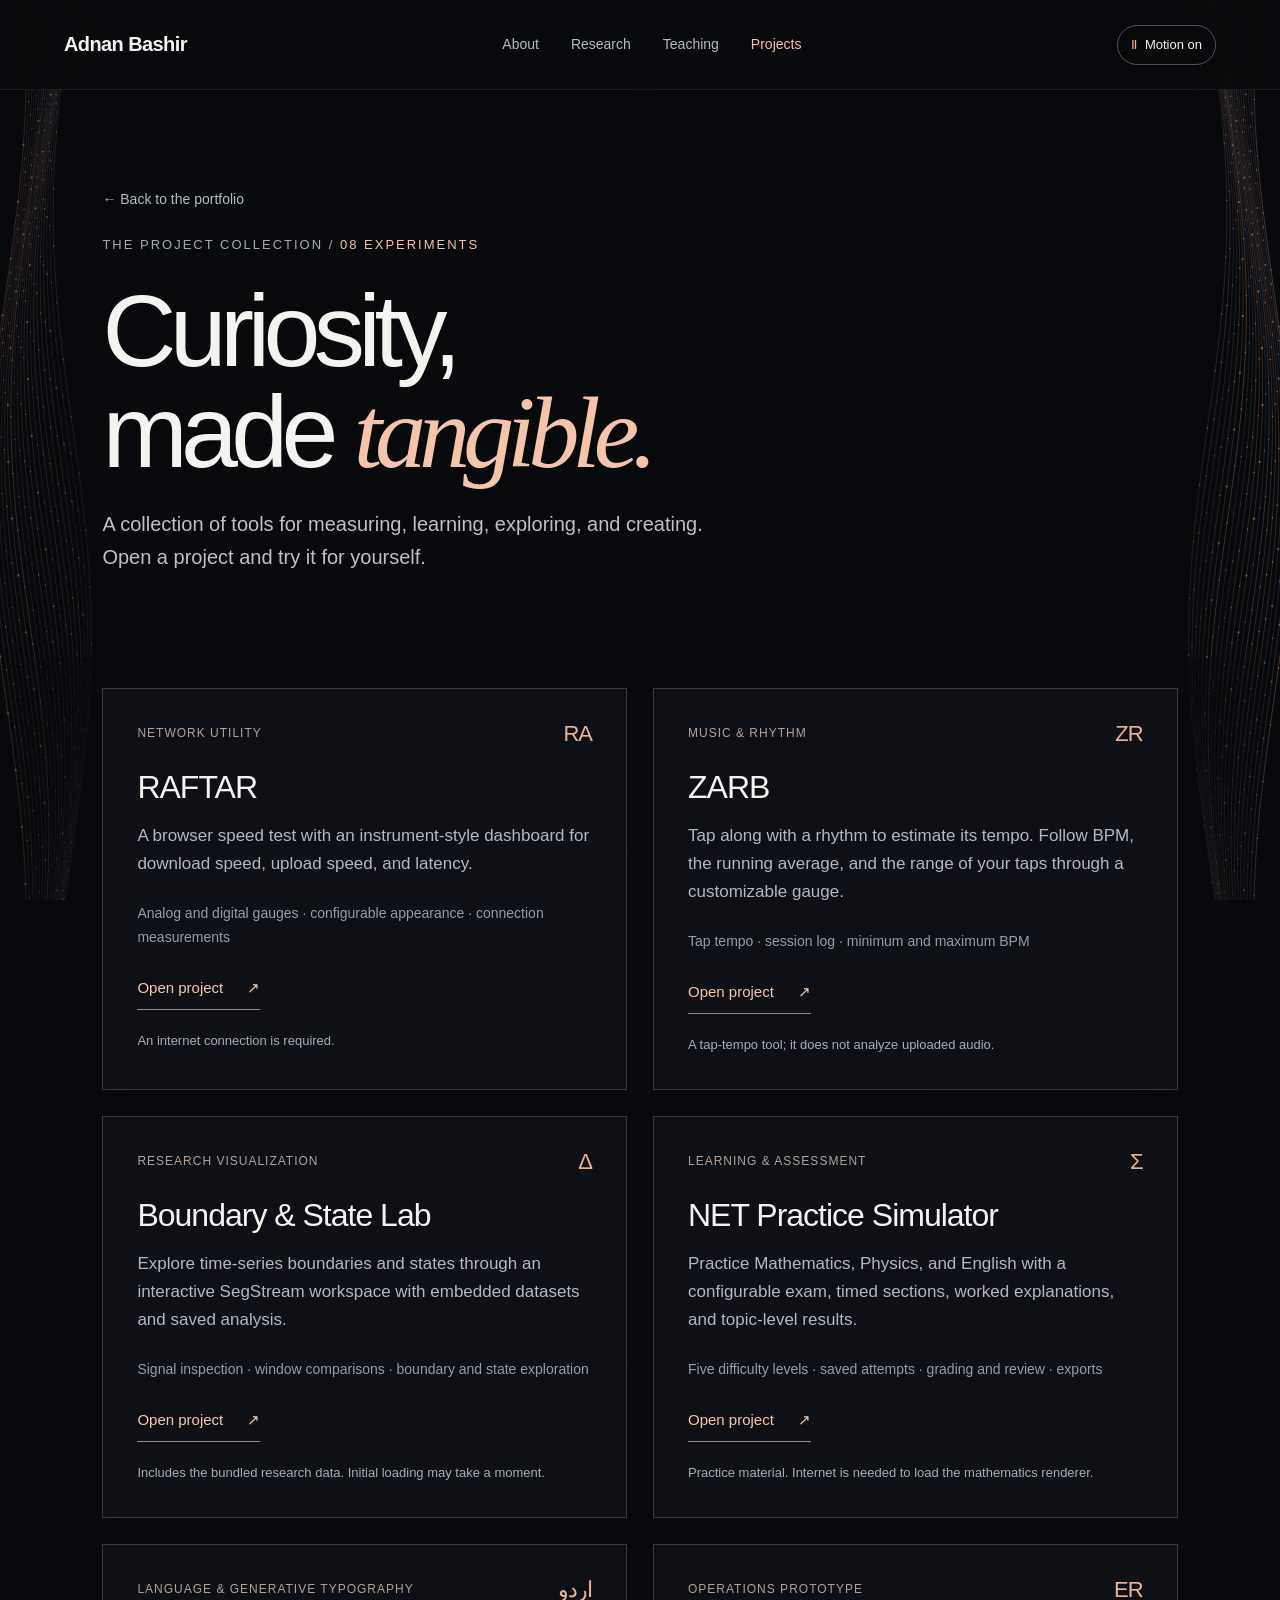
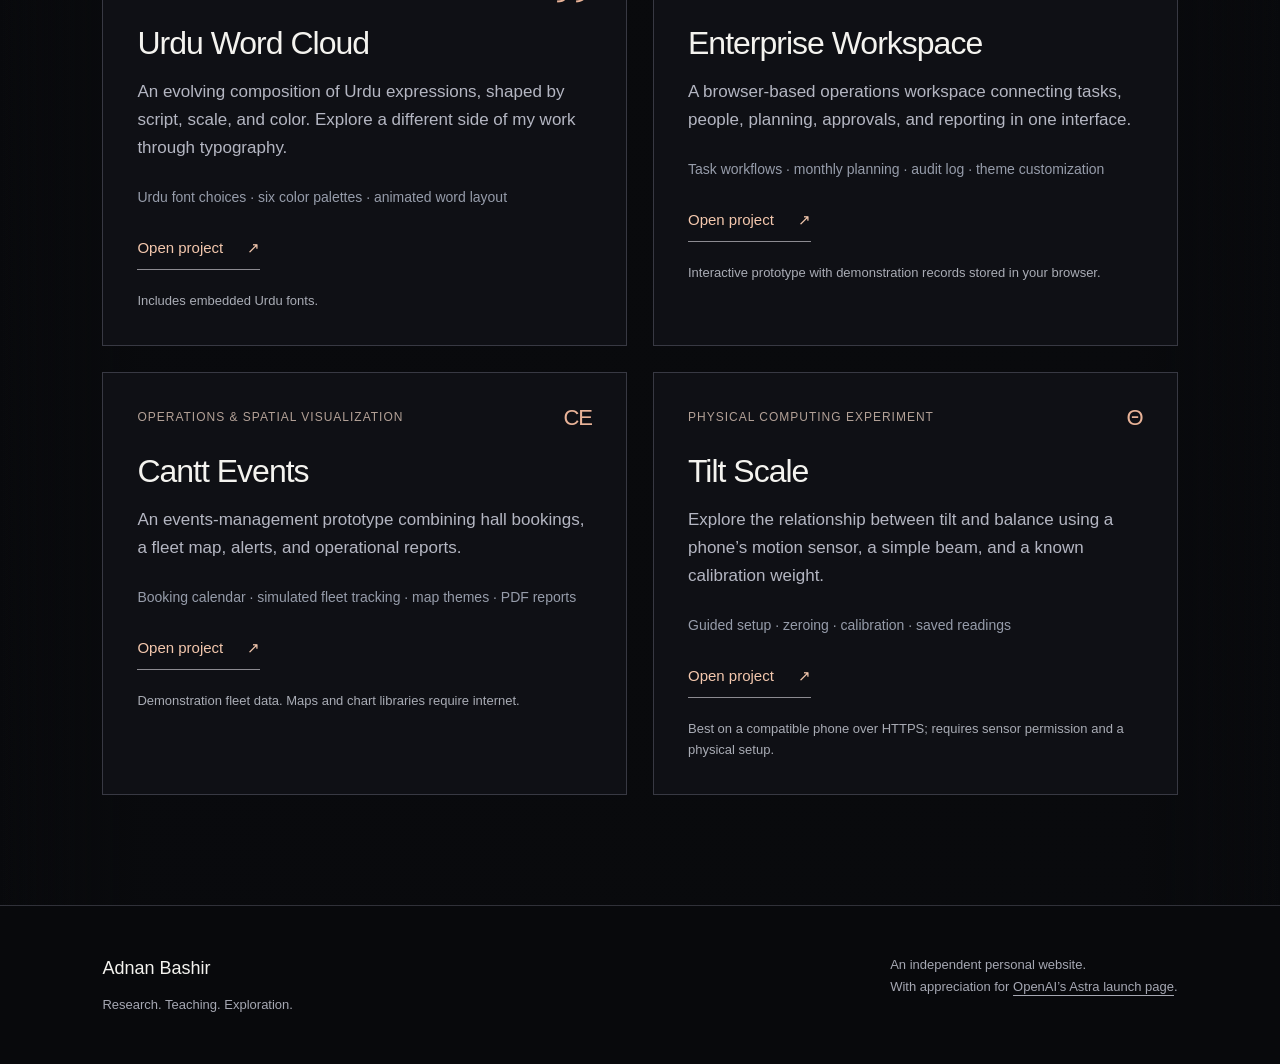
==== projects.html @ ae1a03ff "Initial upload" ====
<!doctype html>
<html lang="en"><head><meta charset="utf-8"><meta name="viewport" content="width=device-width, initial-scale=1"><meta name="description" content="Adnan Bashir — AI and time-series researcher, cybersecurity educator, and PhD candidate. Teaching and research at the intersection of intelligence, security, and visual exploration."><meta name="theme-color" content="#090a0d"><title>Projects — Adnan Bashir</title>
<link rel="stylesheet" href="portfolio.css"></head><body class="page-projects"><canvas id="field" aria-hidden="true"></canvas><a class="skip" href="#project-list">Skip to projects</a><header><a class="brand" href="index.html">Adnan Bashir</a><nav aria-label="Main navigation"><a href="index.html#about">About</a><a href="index.html#research">Research</a><a href="index.html#teaching">Teaching</a><a href="projects.html" aria-current="page">Projects</a></nav><button class="motion" id="motion" aria-pressed="true" aria-label="Pause signal motion">Motion on</button></header><main><section class="projects-intro"><a class="back-link" href="index.html">← Back to the portfolio</a><div class="eyebrow">The project collection / <span class="project-count">08 experiments</span></div><h1>Curiosity,<br>made <em>tangible.</em></h1><p>A collection of tools for measuring, learning, exploring, and creating. Open a project and try it for yourself.</p></section><section class="section" id="project-list" aria-label="All projects"><div class="project-grid"><article class="project-card"><div class="project-meta"><span>Network utility</span><span class="project-mark" aria-hidden="true">RA</span></div><h3>RAFTAR</h3><p>A browser speed test with an instrument-style dashboard for download speed, upload speed, and latency.</p><p class="project-feature">Analog and digital gauges · configurable appearance · connection measurements</p><a class="text-link" href="apps/raftar/index.html" target="_blank" rel="noopener noreferrer" aria-label="Open RAFTAR in a new tab">Open project <span aria-hidden="true">↗</span></a><small>An internet connection is required.</small></article><article class="project-card"><div class="project-meta"><span>Music & rhythm</span><span class="project-mark" aria-hidden="true">ZR</span></div><h3>ZARB</h3><p>Tap along with a rhythm to estimate its tempo. Follow BPM, the running average, and the range of your taps through a customizable gauge.</p><p class="project-feature">Tap tempo · session log · minimum and maximum BPM</p><a class="text-link" href="apps/zarb/index.html" target="_blank" rel="noopener noreferrer" aria-label="Open ZARB in a new tab">Open project <span aria-hidden="true">↗</span></a><small>A tap-tempo tool; it does not analyze uploaded audio.</small></article><article class="project-card"><div class="project-meta"><span>Research visualization</span><span class="project-mark" aria-hidden="true">Δ</span></div><h3>Boundary & State Lab</h3><p>Explore time-series boundaries and states through an interactive SegStream workspace with embedded datasets and saved analysis.</p><p class="project-feature">Signal inspection · window comparisons · boundary and state exploration</p><a class="text-link" href="apps/segstream/index.html" target="_blank" rel="noopener noreferrer" aria-label="Open Boundary & State Lab in a new tab">Open project <span aria-hidden="true">↗</span></a><small>Includes the bundled research data. Initial loading may take a moment.</small></article><article class="project-card"><div class="project-meta"><span>Learning & assessment</span><span class="project-mark" aria-hidden="true">Σ</span></div><h3>NET Practice Simulator</h3><p>Practice Mathematics, Physics, and English with a configurable exam, timed sections, worked explanations, and topic-level results.</p><p class="project-feature">Five difficulty levels · saved attempts · grading and review · exports</p><a class="text-link" href="apps/net-simulator/index.html" target="_blank" rel="noopener noreferrer" aria-label="Open NET Practice Simulator in a new tab">Open project <span aria-hidden="true">↗</span></a><small>Practice material. Internet is needed to load the mathematics renderer.</small></article><article class="project-card"><div class="project-meta"><span>Language & generative typography</span><span class="project-mark" aria-hidden="true">اردو</span></div><h3>Urdu Word Cloud</h3><p>An evolving composition of Urdu expressions, shaped by script, scale, and color. Explore a different side of my work through typography.</p><p class="project-feature">Urdu font choices · six color palettes · animated word layout</p><a class="text-link" href="apps/urdu-cloud/index.html" target="_blank" rel="noopener noreferrer" aria-label="Open Urdu Word Cloud in a new tab">Open project <span aria-hidden="true">↗</span></a><small>Includes embedded Urdu fonts.</small></article><article class="project-card"><div class="project-meta"><span>Operations prototype</span><span class="project-mark" aria-hidden="true">ER</span></div><h3>Enterprise Workspace</h3><p>A browser-based operations workspace connecting tasks, people, planning, approvals, and reporting in one interface.</p><p class="project-feature">Task workflows · monthly planning · audit log · theme customization</p><a class="text-link" href="apps/erm/index.html" target="_blank" rel="noopener noreferrer" aria-label="Open Enterprise Workspace in a new tab">Open project <span aria-hidden="true">↗</span></a><small>Interactive prototype with demonstration records stored in your browser.</small></article><article class="project-card"><div class="project-meta"><span>Operations & spatial visualization</span><span class="project-mark" aria-hidden="true">CE</span></div><h3>Cantt Events</h3><p>An events-management prototype combining hall bookings, a fleet map, alerts, and operational reports.</p><p class="project-feature">Booking calendar · simulated fleet tracking · map themes · PDF reports</p><a class="text-link" href="apps/cantt-events/index.html" target="_blank" rel="noopener noreferrer" aria-label="Open Cantt Events in a new tab">Open project <span aria-hidden="true">↗</span></a><small>Demonstration fleet data. Maps and chart libraries require internet.</small></article><article class="project-card"><div class="project-meta"><span>Physical computing experiment</span><span class="project-mark" aria-hidden="true">θ</span></div><h3>Tilt Scale</h3><p>Explore the relationship between tilt and balance using a phone’s motion sensor, a simple beam, and a known calibration weight.</p><p class="project-feature">Guided setup · zeroing · calibration · saved readings</p><a class="text-link" href="apps/tilt-scale/index.html" target="_blank" rel="noopener noreferrer" aria-label="Open Tilt Scale in a new tab">Open project <span aria-hidden="true">↗</span></a><small>Best on a compatible phone over HTTPS; requires sensor permission and a physical setup.</small></article></div></section></main><footer><div><div class="footer-name">Adnan Bashir</div><p>Research. Teaching. Exploration.</p></div><div><p>An independent personal website.</p><p>With appreciation for <a href="https://openai.com/index/gpt-6-astra/" target="_blank" rel="noopener noreferrer">OpenAI’s Astra launch page</a>.</p></div></footer>
<script src="signal.js" defer></script></body></html>
---- portfolio.css ----
:root{--bg:#090a0d;--fg:#f4f3ef;--muted:#a6a8b3;--line:#303139;--accent:#fba981}*{box-sizing:border-box}html{scroll-behavior:smooth;scroll-padding-top:100px}body{margin:0;background:var(--bg);color:var(--fg);font:17px/1.65 Arial,Helvetica,sans-serif}a{color:inherit;text-decoration:none}button{font:inherit}a:focus-visible,button:focus-visible,summary:focus-visible{outline:2px solid var(--accent);outline-offset:7px}.skip{position:fixed;top:-100px;background:var(--fg);color:var(--bg);padding:12px;z-index:10}.skip:focus{top:10px}header{height:90px;padding:0 5vw;display:flex;align-items:center;justify-content:space-between;border-bottom:1px solid #ffffff15;background:#090a0de8;position:sticky;top:0;z-index:5;backdrop-filter:blur(18px)}.brand{font-size:20px;letter-spacing:-.6px;font-weight:600}nav{display:flex;gap:32px;font-size:14px}nav a{color:#b8bac2}nav a:hover,nav a.active{color:var(--fg)}main{overflow:hidden}.hero{position:relative;min-height:760px;height:calc(100svh - 90px);max-height:1080px;display:flex;flex-direction:column;justify-content:center;padding:70px 8vw 120px}.hero canvas{position:absolute;inset:0;width:100%;height:100%;opacity:.8;pointer-events:none}.hero:after{content:'';position:absolute;inset:0;background:linear-gradient(90deg,#090a0dd9,transparent 85%);pointer-events:none}.hero-content,.hero-bottom{position:relative;z-index:1}.eyebrow{font:13px/1.5 Arial,sans-serif;letter-spacing:2px;text-transform:uppercase;color:var(--muted)}h1{font-size:clamp(64px,8.7vw,142px);font-weight:400;line-height:.99;letter-spacing:-.065em;margin:30px 0}h1 em{font-family:Georgia,serif;font-weight:400;color:#f4c4ad;letter-spacing:-.07em}.intro{max-width:460px;color:#c3c4cb;font-size:19px;line-height:1.65}.hero-bottom{position:absolute;bottom:42px;left:8vw;right:8vw;display:flex;justify-content:space-between;align-items:center}.text-link{display:inline-flex;gap:24px;align-items:center;border-bottom:1px solid #8c8b91;padding-bottom:8px;font-size:15px}.motion{border:1px solid #52515a;background:#090a0d88;color:var(--fg);padding:8px 15px;border-radius:24px;font-size:13px;cursor:pointer}.section{padding:110px 8vw;border-top:1px solid var(--line)}.section-head{display:grid;grid-template-columns:1fr 2fr;gap:30px;margin-bottom:64px}h2{font-size:clamp(36px,4.7vw,74px);line-height:1.1;font-weight:400;letter-spacing:-.045em;margin:0}p{margin:0 0 24px}.about-copy{font-size:clamp(22px,2.5vw,36px);line-height:1.45;letter-spacing:-.025em}.about-copy span{color:var(--muted)}.bio-grid{display:grid;grid-template-columns:1fr 2fr;gap:30px}.credentials{display:flex;gap:44px;margin-top:40px;font-size:14px;color:#aaaeba}.credentials strong{display:block;font-size:16px;color:var(--fg);font-weight:400}.research-list{border-top:1px solid var(--line)}details{border-bottom:1px solid var(--line)}summary{cursor:pointer;list-style:none;display:grid;grid-template-columns:75px 1fr auto;align-items:center;gap:24px;padding:34px 0}summary::-webkit-details-marker{display:none}.number{font-size:13px;color:var(--muted)}summary h3{font-size:clamp(28px,3.5vw,48px);line-height:1.2;font-weight:400;letter-spacing:-.04em;margin:0}summary small{font-size:14px;font-weight:400;letter-spacing:0;color:var(--muted);display:block;margin-top:12px}.plus{font-size:28px;font-weight:300;color:var(--accent)}details[open] .plus{transform:rotate(45deg)}.detail{max-width:840px;padding:0 0 35px 99px;color:#c3c4cb}.detail p{max-width:680px}.tags{display:flex;flex-wrap:wrap;gap:9px}.tags span{border:1px solid #44454e;border-radius:20px;padding:5px 12px;font-size:12px}.teaching{background:#efefeb;color:#15161a}.teaching .eyebrow{color:#62646b}.teaching-intro{max-width:650px;font-size:22px;line-height:1.55}.courses{display:grid;grid-template-columns:1fr 1fr;gap:24px;margin-top:56px}.course{border-top:1px solid #a3a4a6;padding-top:24px}.course h3{font-weight:400;font-size:36px;letter-spacing:-1.5px;line-height:1.15;margin:35px 0 22px}.course p{max-width:470px;color:#53565d}.course details{border-color:#b7b8ba}.course summary{display:flex;justify-content:space-between;padding:17px 0;font-size:14px}.course .plus{color:#555}.course .detail{padding:5px 0 22px;color:#53565d;font-size:16px}.course ol{padding-left:24px}.lab{display:grid;grid-template-columns:1.15fr 1fr;gap:8vw;align-items:center}.lab h2{margin:25px 0}.lab p{color:#b2b5c0}.signal{height:320px;border-top:1px solid var(--line);border-bottom:1px solid var(--line);position:relative}.signal canvas{width:100%;height:100%}.signal-label{position:absolute;bottom:15px;left:0;font-size:12px;color:var(--muted)}footer{padding:48px 8vw;border-top:1px solid var(--line);display:flex;justify-content:space-between;gap:24px;font-size:13px;color:var(--muted)}footer p{margin:0}footer a{text-decoration:underline;text-underline-offset:4px}.footer-name{color:var(--fg);font-size:18px;margin-bottom:10px} @media(max-width:720px){header{height:auto;min-height:82px;padding:18px 6vw;gap:15px;flex-wrap:wrap}nav{gap:19px;font-size:13px}.hero{height:760px;min-height:680px;padding:60px 6vw 130px}h1{font-size:clamp(58px,12.5vw,90px)}.hero-bottom{left:6vw;right:6vw}.section{padding:70px 6vw}.section-head,.bio-grid,.lab{grid-template-columns:1fr;gap:25px}.section-head{margin-bottom:36px}.credentials{flex-direction:column;gap:20px}.courses{grid-template-columns:1fr;gap:45px}summary{grid-template-columns:28px 1fr 20px;gap:12px}.detail{padding-left:40px}.signal{height:240px}footer{flex-direction:column;padding:35px 6vw}.intro{font-size:17px;max-width:340px}}@media(prefers-reduced-motion:reduce){html{scroll-behavior:auto}}
/* Persistent signal stage: content remains above the interactive field. */
body{isolation:isolate}#field{position:fixed;inset:0;width:100%;height:100%;pointer-events:none;z-index:0}header,main,footer{position:relative;z-index:1}header{position:sticky;gap:24px}.hero:after{display:none}.hero-content{width:max-content;max-width:100%;text-shadow:0 2px 36px #090a0d}.hero .intro{background:linear-gradient(90deg,#090a0da6,transparent);border-radius:12px}.section{position:relative;background:linear-gradient(90deg,transparent,#090a0ded 11%,#090a0df5 89%,transparent)}.teaching{background:linear-gradient(90deg,#efefebd4,#efefeb 11%,#efefeb 89%,#efefebd4)}footer{background:#090a0de0}.motion{white-space:nowrap;font-size:13px;padding:8px 13px;min-height:40px}.motion:before{content:'Ⅱ';padding-right:8px;color:var(--accent)}.motion[aria-pressed=false]:before{content:'▷'}.signal-actions{display:flex;flex-direction:column;align-items:flex-end;gap:10px}.interaction-hint{font-size:12px;color:#b8a69c;letter-spacing:.3px}.ripple-button{border:0;color:#e8c6b5;background:transparent;padding:8px 0;cursor:pointer;font-size:14px;display:flex;gap:16px;align-items:center}.ripple-button:disabled{opacity:.45;cursor:default}.ripple-button span{font-size:23px}.bio-note{font-size:18px;color:#b7b9c3;margin-top:32px;max-width:750px}.research-notes{display:grid;grid-template-columns:1fr 1fr;gap:30px;margin:28px 0}.research-notes h4{font-size:14px;font-weight:400;color:var(--accent);margin:0 0 10px}.research-notes p{font-size:16px;color:#a8acb8;margin:0}.semester{font-size:14px;color:#555861;margin:0 0 18px}.course ol li{margin-bottom:9px}.course h3{font-size:clamp(30px,3.2vw,44px)}.signal{background:#090a0d55}nav a[aria-current=page]{color:#f4c4ad}.projects-intro{padding:95px 8vw 60px;position:relative}.projects-intro h1{font-size:clamp(60px,8vw,112px);margin:25px 0}.projects-intro p{max-width:650px;font-size:20px;color:#bfc0c8}.project-grid{display:grid;grid-template-columns:repeat(2,minmax(0,1fr));gap:26px}.project-card{position:relative;padding:34px;background:#101116e8;border:1px solid #383943;min-width:0;transition:border-color .2s,transform .2s}.project-card:hover{border-color:#bf8c74;transform:translateY(-4px)}.project-card h3{font-size:32px;line-height:1.15;font-weight:400;letter-spacing:-1px;margin:24px 0 16px}.project-card p{color:#b4b6c2;font-size:17px;max-width:540px}.project-card .text-link{color:#f3c7ad}.project-meta{display:flex;align-items:center;justify-content:space-between;gap:15px;color:#b3a197;font-size:12px;letter-spacing:1px;text-transform:uppercase}.project-feature{font-size:14px!important;color:#969caa!important;line-height:1.7}.project-mark{font-size:22px;color:#e9b398;line-height:1;letter-spacing:-1px}.section-intro{max-width:650px;color:#b6b9c4;font-size:19px;margin-bottom:42px}.projects-footer-link{margin-top:40px}.project-count{color:#f4c4ad}.page-projects main{background:linear-gradient(90deg,transparent,#090a0dd9 12%,#090a0de6 88%,transparent)}.page-projects .section{padding-top:30px;border-top:0}.back-link{font-size:14px;color:#b6b9c4;display:inline-block;margin-bottom:24px}.project-card small{display:block;color:#a9acb5;font-size:13px;margin-top:20px}.featured-projects .section-head{margin-bottom:30px}
@media(max-width:950px){header{padding:14px 5vw;gap:15px;min-height:85px;height:auto}.brand{font-size:18px}nav{gap:19px}.section-head{grid-template-columns:1fr 2.3fr}.hero-bottom{gap:20px}.interaction-hint{max-width:220px;text-align:right}.project-card{padding:26px}}
@media(max-width:720px){header{padding:13px 6vw;display:grid;grid-template-columns:1fr auto;row-gap:12px}nav{grid-column:1/-1;grid-row:2;justify-content:space-between;font-size:14px;gap:12px}.motion{grid-column:2;grid-row:1}.hero{height:calc(100svh - 122px);min-height:700px}.hero-bottom{align-items:flex-start;bottom:38px}.interaction-hint{font-size:12px;max-width:165px}.signal-actions{gap:4px}.ripple-button{font-size:13px}.section-head,.research-notes{grid-template-columns:1fr}.research-notes{gap:22px}.project-grid{grid-template-columns:1fr}.projects-intro{padding:65px 6vw 30px}.project-card:hover{transform:none}.page-projects .section{padding-top:20px}.bio-note{font-size:17px}.section{background:linear-gradient(90deg,transparent,#090a0df2 6%,#090a0df2 94%,transparent)}.teaching{background:linear-gradient(90deg,#efefebde,#efefeb 6%,#efefeb 94%,#efefebde)}}
@media(prefers-reduced-motion:reduce){.project-card{transition:none}.project-card:hover{transform:none}}
/* Leave the side fields visible beside the light teaching panel. */
.teaching{margin-inline:6vw;padding-inline:2vw;background:#efefeb}
@media(max-width:720px){.teaching{margin-inline:3vw;padding-inline:3vw}}
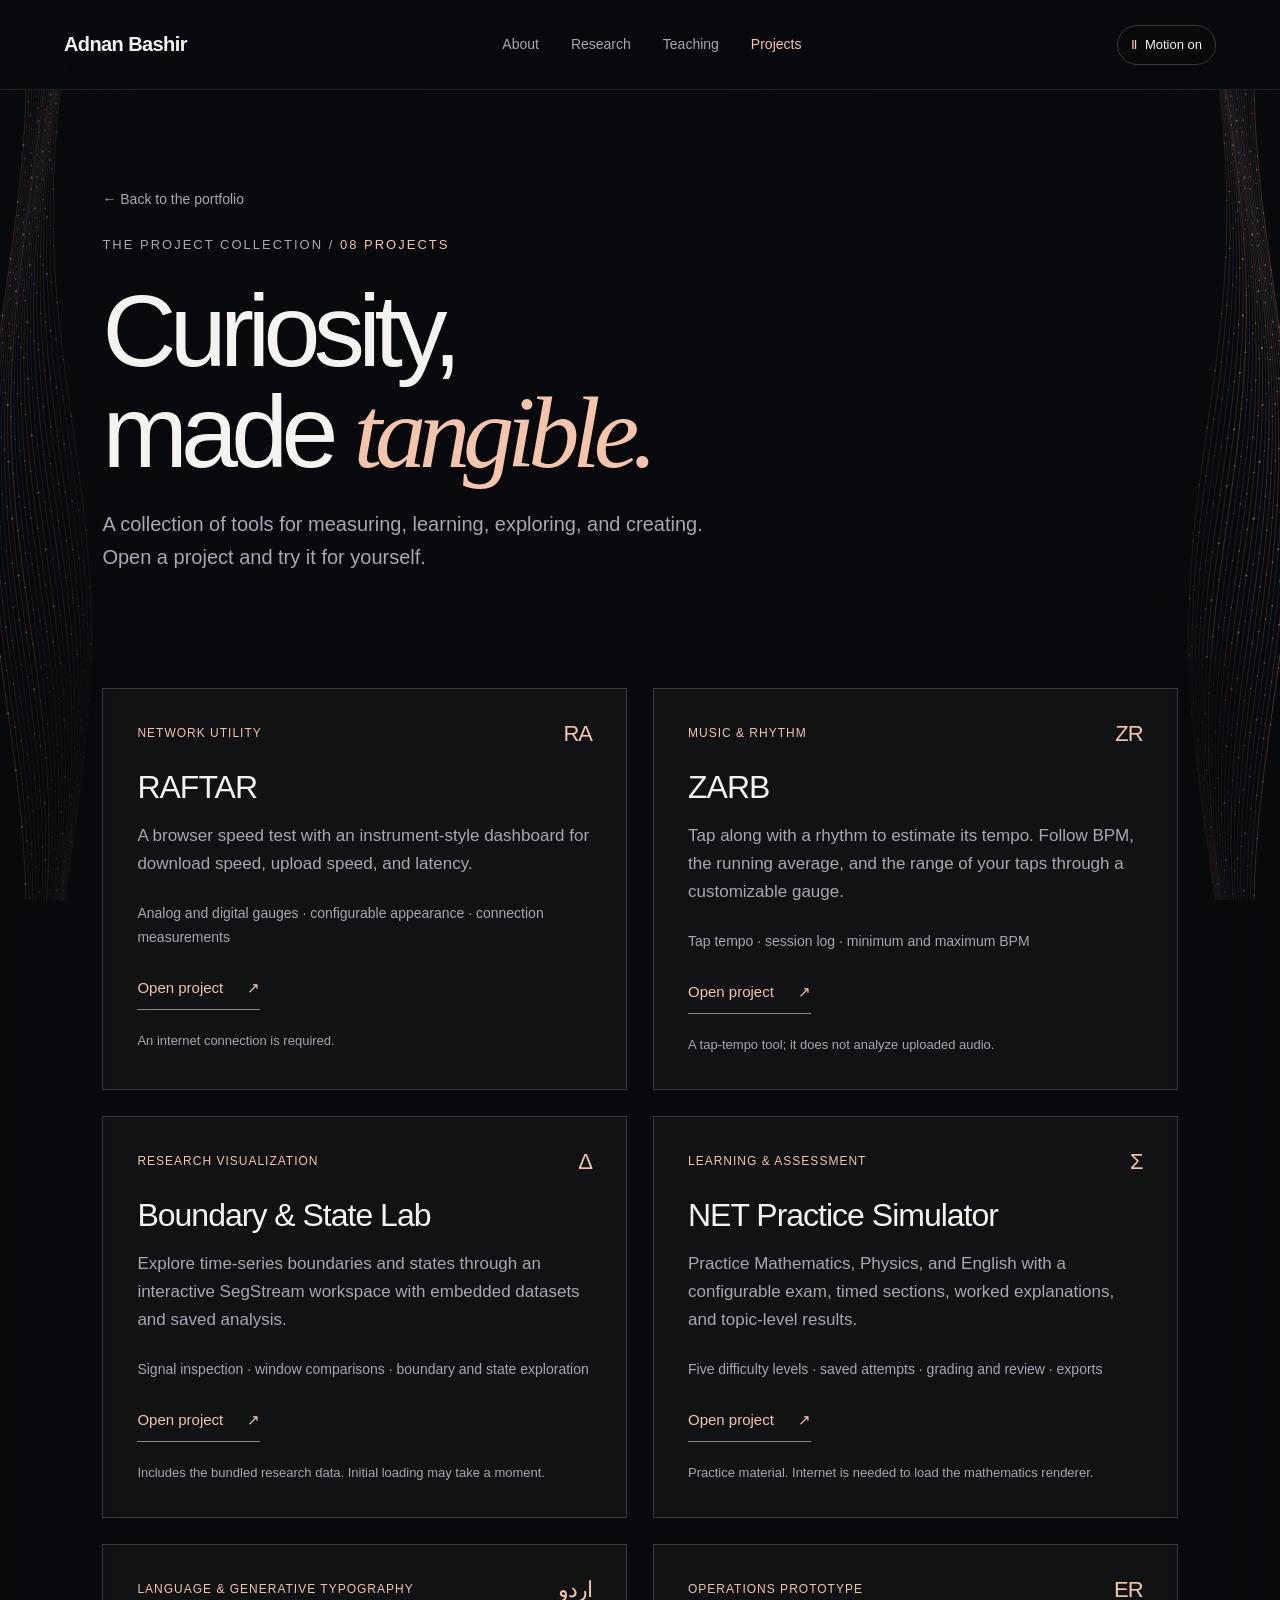
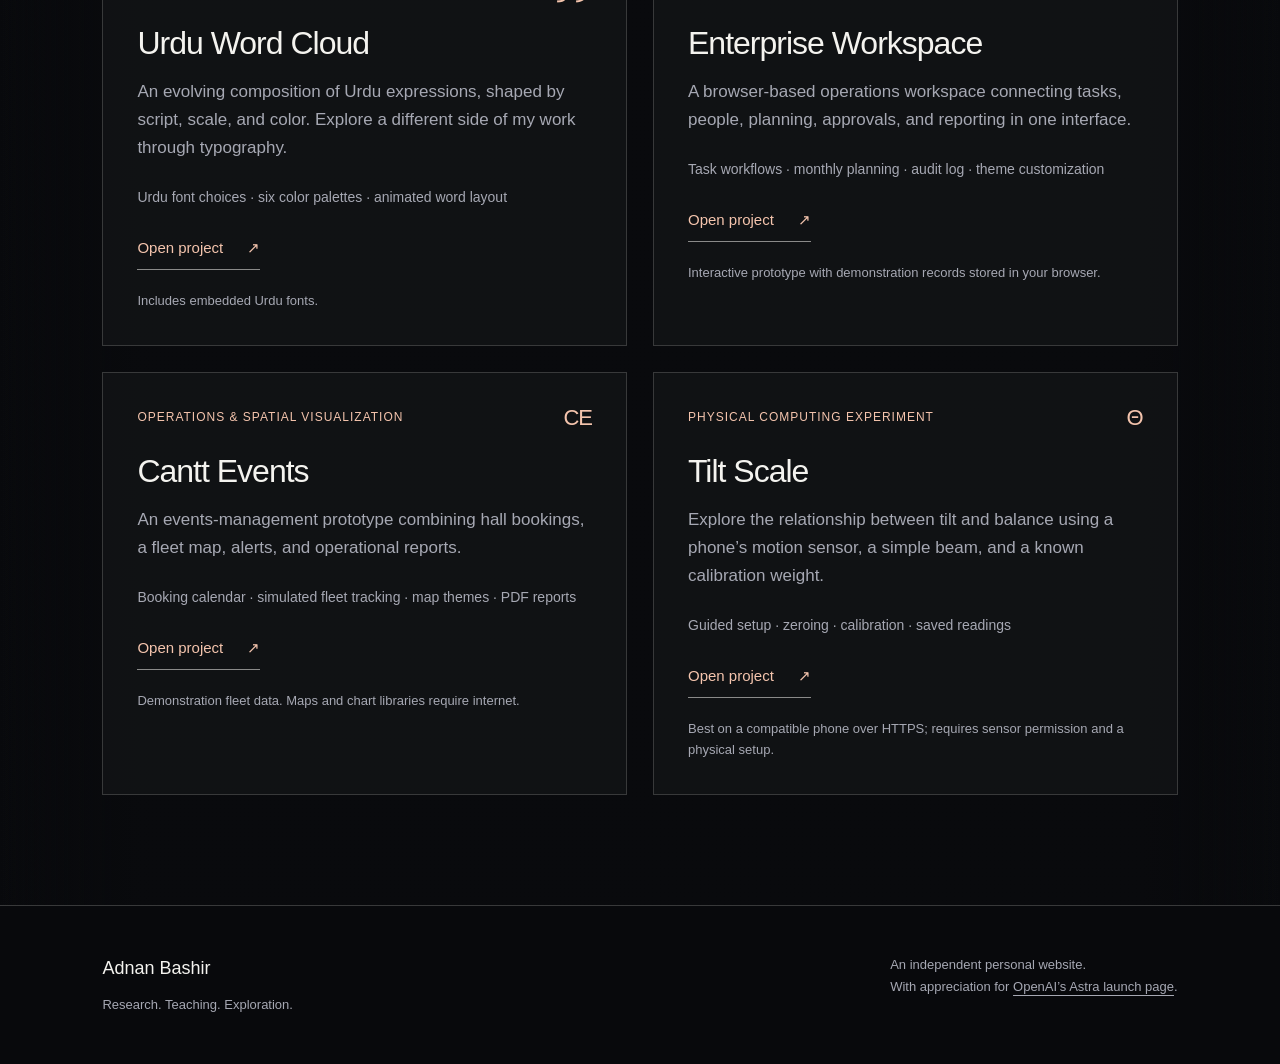
==== commit 1f449f5c: "Update repository" ====
--- a/projects.html
+++ b/projects.html
@@ -1,4 +1,176 @@
 <!doctype html>
-<html lang="en"><head><meta charset="utf-8"><meta name="viewport" content="width=device-width, initial-scale=1"><meta name="description" content="Adnan Bashir — AI and time-series researcher, cybersecurity educator, and PhD candidate. Teaching and research at the intersection of intelligence, security, and visual exploration."><meta name="theme-color" content="#090a0d"><title>Projects — Adnan Bashir</title>
-<link rel="stylesheet" href="portfolio.css"></head><body class="page-projects"><canvas id="field" aria-hidden="true"></canvas><a class="skip" href="#project-list">Skip to projects</a><header><a class="brand" href="index.html">Adnan Bashir</a><nav aria-label="Main navigation"><a href="index.html#about">About</a><a href="index.html#research">Research</a><a href="index.html#teaching">Teaching</a><a href="projects.html" aria-current="page">Projects</a></nav><button class="motion" id="motion" aria-pressed="true" aria-label="Pause signal motion">Motion on</button></header><main><section class="projects-intro"><a class="back-link" href="index.html">← Back to the portfolio</a><div class="eyebrow">The project collection / <span class="project-count">08 experiments</span></div><h1>Curiosity,<br>made <em>tangible.</em></h1><p>A collection of tools for measuring, learning, exploring, and creating. Open a project and try it for yourself.</p></section><section class="section" id="project-list" aria-label="All projects"><div class="project-grid"><article class="project-card"><div class="project-meta"><span>Network utility</span><span class="project-mark" aria-hidden="true">RA</span></div><h3>RAFTAR</h3><p>A browser speed test with an instrument-style dashboard for download speed, upload speed, and latency.</p><p class="project-feature">Analog and digital gauges · configurable appearance · connection measurements</p><a class="text-link" href="apps/raftar/index.html" target="_blank" rel="noopener noreferrer" aria-label="Open RAFTAR in a new tab">Open project <span aria-hidden="true">↗</span></a><small>An internet connection is required.</small></article><article class="project-card"><div class="project-meta"><span>Music & rhythm</span><span class="project-mark" aria-hidden="true">ZR</span></div><h3>ZARB</h3><p>Tap along with a rhythm to estimate its tempo. Follow BPM, the running average, and the range of your taps through a customizable gauge.</p><p class="project-feature">Tap tempo · session log · minimum and maximum BPM</p><a class="text-link" href="apps/zarb/index.html" target="_blank" rel="noopener noreferrer" aria-label="Open ZARB in a new tab">Open project <span aria-hidden="true">↗</span></a><small>A tap-tempo tool; it does not analyze uploaded audio.</small></article><article class="project-card"><div class="project-meta"><span>Research visualization</span><span class="project-mark" aria-hidden="true">Δ</span></div><h3>Boundary & State Lab</h3><p>Explore time-series boundaries and states through an interactive SegStream workspace with embedded datasets and saved analysis.</p><p class="project-feature">Signal inspection · window comparisons · boundary and state exploration</p><a class="text-link" href="apps/segstream/index.html" target="_blank" rel="noopener noreferrer" aria-label="Open Boundary & State Lab in a new tab">Open project <span aria-hidden="true">↗</span></a><small>Includes the bundled research data. Initial loading may take a moment.</small></article><article class="project-card"><div class="project-meta"><span>Learning & assessment</span><span class="project-mark" aria-hidden="true">Σ</span></div><h3>NET Practice Simulator</h3><p>Practice Mathematics, Physics, and English with a configurable exam, timed sections, worked explanations, and topic-level results.</p><p class="project-feature">Five difficulty levels · saved attempts · grading and review · exports</p><a class="text-link" href="apps/net-simulator/index.html" target="_blank" rel="noopener noreferrer" aria-label="Open NET Practice Simulator in a new tab">Open project <span aria-hidden="true">↗</span></a><small>Practice material. Internet is needed to load the mathematics renderer.</small></article><article class="project-card"><div class="project-meta"><span>Language & generative typography</span><span class="project-mark" aria-hidden="true">اردو</span></div><h3>Urdu Word Cloud</h3><p>An evolving composition of Urdu expressions, shaped by script, scale, and color. Explore a different side of my work through typography.</p><p class="project-feature">Urdu font choices · six color palettes · animated word layout</p><a class="text-link" href="apps/urdu-cloud/index.html" target="_blank" rel="noopener noreferrer" aria-label="Open Urdu Word Cloud in a new tab">Open project <span aria-hidden="true">↗</span></a><small>Includes embedded Urdu fonts.</small></article><article class="project-card"><div class="project-meta"><span>Operations prototype</span><span class="project-mark" aria-hidden="true">ER</span></div><h3>Enterprise Workspace</h3><p>A browser-based operations workspace connecting tasks, people, planning, approvals, and reporting in one interface.</p><p class="project-feature">Task workflows · monthly planning · audit log · theme customization</p><a class="text-link" href="apps/erm/index.html" target="_blank" rel="noopener noreferrer" aria-label="Open Enterprise Workspace in a new tab">Open project <span aria-hidden="true">↗</span></a><small>Interactive prototype with demonstration records stored in your browser.</small></article><article class="project-card"><div class="project-meta"><span>Operations & spatial visualization</span><span class="project-mark" aria-hidden="true">CE</span></div><h3>Cantt Events</h3><p>An events-management prototype combining hall bookings, a fleet map, alerts, and operational reports.</p><p class="project-feature">Booking calendar · simulated fleet tracking · map themes · PDF reports</p><a class="text-link" href="apps/cantt-events/index.html" target="_blank" rel="noopener noreferrer" aria-label="Open Cantt Events in a new tab">Open project <span aria-hidden="true">↗</span></a><small>Demonstration fleet data. Maps and chart libraries require internet.</small></article><article class="project-card"><div class="project-meta"><span>Physical computing experiment</span><span class="project-mark" aria-hidden="true">θ</span></div><h3>Tilt Scale</h3><p>Explore the relationship between tilt and balance using a phone’s motion sensor, a simple beam, and a known calibration weight.</p><p class="project-feature">Guided setup · zeroing · calibration · saved readings</p><a class="text-link" href="apps/tilt-scale/index.html" target="_blank" rel="noopener noreferrer" aria-label="Open Tilt Scale in a new tab">Open project <span aria-hidden="true">↗</span></a><small>Best on a compatible phone over HTTPS; requires sensor permission and a physical setup.</small></article></div></section></main><footer><div><div class="footer-name">Adnan Bashir</div><p>Research. Teaching. Exploration.</p></div><div><p>An independent personal website.</p><p>With appreciation for <a href="https://openai.com/index/gpt-6-astra/" target="_blank" rel="noopener noreferrer">OpenAI’s Astra launch page</a>.</p></div></footer>
-<script src="signal.js" defer></script></body></html>
+<html lang="en"><head><meta charset="utf-8"><meta name="viewport" content="width=device-width, initial-scale=1"><meta name="description" content="Adnan Bashir — AI and time-series researcher, cybersecurity educator, and PhD candidate. Teaching and research at the intersection of intelligence, security, and visual exploration."><meta name="theme-color" content="#090a0d"><title>Projects — Adnan Bashir</title><style>
+:root{--bg:#090a0d;--fg:#f4f3ef;--muted:#a6a8b3;--line:#303139;--accent:#fba981}*{box-sizing:border-box}html{scroll-behavior:smooth;scroll-padding-top:100px}body{margin:0;background:var(--bg);color:var(--fg);font:17px/1.65 Arial,Helvetica,sans-serif}a{color:inherit;text-decoration:none}button{font:inherit}a:focus-visible,button:focus-visible,summary:focus-visible{outline:2px solid var(--accent);outline-offset:7px}.skip{position:fixed;top:-100px;background:var(--fg);color:var(--bg);padding:12px;z-index:10}.skip:focus{top:10px}header{height:90px;padding:0 5vw;display:flex;align-items:center;justify-content:space-between;border-bottom:1px solid #ffffff15;background:#090a0de8;position:sticky;top:0;z-index:5;backdrop-filter:blur(18px)}.brand{font-size:20px;letter-spacing:-.6px;font-weight:600}nav{display:flex;gap:32px;font-size:14px}nav a{color:#b8bac2}nav a:hover,nav a.active{color:var(--fg)}main{overflow:hidden}.hero{position:relative;min-height:760px;height:calc(100svh - 90px);max-height:1080px;display:flex;flex-direction:column;justify-content:center;padding:70px 8vw 120px}.hero canvas{position:absolute;inset:0;width:100%;height:100%;opacity:.8;pointer-events:none}.hero:after{content:'';position:absolute;inset:0;background:linear-gradient(90deg,#090a0dd9,transparent 85%);pointer-events:none}.hero-content,.hero-bottom{position:relative;z-index:1}.eyebrow{font:13px/1.5 Arial,sans-serif;letter-spacing:2px;text-transform:uppercase;color:var(--muted)}h1{font-size:clamp(64px,8.7vw,142px);font-weight:400;line-height:.99;letter-spacing:-.065em;margin:30px 0}h1 em{font-family:Georgia,serif;font-weight:400;color:#f4c4ad;letter-spacing:-.07em}.intro{max-width:460px;color:#c3c4cb;font-size:19px;line-height:1.65}.hero-bottom{position:absolute;bottom:42px;left:8vw;right:8vw;display:flex;justify-content:space-between;align-items:center}.text-link{display:inline-flex;gap:24px;align-items:center;border-bottom:1px solid #8c8b91;padding-bottom:8px;font-size:15px}.motion{border:1px solid #52515a;background:#090a0d88;color:var(--fg);padding:8px 15px;border-radius:24px;font-size:13px;cursor:pointer}.section{padding:110px 8vw;border-top:1px solid var(--line)}.section-head{display:grid;grid-template-columns:1fr 2fr;gap:30px;margin-bottom:64px}h2{font-size:clamp(36px,4.7vw,74px);line-height:1.1;font-weight:400;letter-spacing:-.045em;margin:0}p{margin:0 0 24px}.about-copy{font-size:clamp(22px,2.5vw,36px);line-height:1.45;letter-spacing:-.025em}.about-copy span{color:var(--muted)}.bio-grid{display:grid;grid-template-columns:1fr 2fr;gap:30px}.credentials{display:flex;gap:44px;margin-top:40px;font-size:14px;color:#aaaeba}.credentials strong{display:block;font-size:16px;color:var(--fg);font-weight:400}.research-list{border-top:1px solid var(--line)}details{border-bottom:1px solid var(--line)}summary{cursor:pointer;list-style:none;display:grid;grid-template-columns:75px 1fr auto;align-items:center;gap:24px;padding:34px 0}summary::-webkit-details-marker{display:none}.number{font-size:13px;color:var(--muted)}summary h3{font-size:clamp(28px,3.5vw,48px);line-height:1.2;font-weight:400;letter-spacing:-.04em;margin:0}summary small{font-size:14px;font-weight:400;letter-spacing:0;color:var(--muted);display:block;margin-top:12px}.plus{font-size:28px;font-weight:300;color:var(--accent)}details[open] .plus{transform:rotate(45deg)}.detail{max-width:840px;padding:0 0 35px 99px;color:#c3c4cb}.detail p{max-width:680px}.tags{display:flex;flex-wrap:wrap;gap:9px}.tags span{border:1px solid #44454e;border-radius:20px;padding:5px 12px;font-size:12px}.teaching{background:#efefeb;color:#15161a}.teaching .eyebrow{color:#62646b}.teaching-intro{max-width:650px;font-size:22px;line-height:1.55}.courses{display:grid;grid-template-columns:1fr 1fr;gap:24px;margin-top:56px}.course{border-top:1px solid #a3a4a6;padding-top:24px}.course h3{font-weight:400;font-size:36px;letter-spacing:-1.5px;line-height:1.15;margin:35px 0 22px}.course p{max-width:470px;color:#53565d}.course details{border-color:#b7b8ba}.course summary{display:flex;justify-content:space-between;padding:17px 0;font-size:14px}.course .plus{color:#555}.course .detail{padding:5px 0 22px;color:#53565d;font-size:16px}.course ol{padding-left:24px}.lab{display:grid;grid-template-columns:1.15fr 1fr;gap:8vw;align-items:center}.lab h2{margin:25px 0}.lab p{color:#b2b5c0}.signal{height:320px;border-top:1px solid var(--line);border-bottom:1px solid var(--line);position:relative}.signal canvas{width:100%;height:100%}.signal-label{position:absolute;bottom:15px;left:0;font-size:12px;color:var(--muted)}footer{padding:48px 8vw;border-top:1px solid var(--line);display:flex;justify-content:space-between;gap:24px;font-size:13px;color:var(--muted)}footer p{margin:0}footer a{text-decoration:underline;text-underline-offset:4px}.footer-name{color:var(--fg);font-size:18px;margin-bottom:10px} @media(max-width:720px){header{height:auto;min-height:82px;padding:18px 6vw;gap:15px;flex-wrap:wrap}nav{gap:19px;font-size:13px}.hero{height:760px;min-height:680px;padding:60px 6vw 130px}h1{font-size:clamp(58px,12.5vw,90px)}.hero-bottom{left:6vw;right:6vw}.section{padding:70px 6vw}.section-head,.bio-grid,.lab{grid-template-columns:1fr;gap:25px}.section-head{margin-bottom:36px}.credentials{flex-direction:column;gap:20px}.courses{grid-template-columns:1fr;gap:45px}summary{grid-template-columns:28px 1fr 20px;gap:12px}.detail{padding-left:40px}.signal{height:240px}footer{flex-direction:column;padding:35px 6vw}.intro{font-size:17px;max-width:340px}}@media(prefers-reduced-motion:reduce){html{scroll-behavior:auto}}
+/* Persistent signal stage: content remains above the interactive field. */
+body{isolation:isolate}#field{position:fixed;inset:0;width:100%;height:100%;pointer-events:none;z-index:0}header,main,footer{position:relative;z-index:1}header{position:sticky;gap:24px}.hero:after{display:none}.hero-content{width:max-content;max-width:100%;text-shadow:0 2px 36px #090a0d}.hero .intro{background:linear-gradient(90deg,#090a0da6,transparent);border-radius:12px}.section{position:relative;background:linear-gradient(90deg,transparent,#090a0ded 11%,#090a0df5 89%,transparent)}.teaching{background:linear-gradient(90deg,#efefebd4,#efefeb 11%,#efefeb 89%,#efefebd4)}footer{background:#090a0de0}.motion{white-space:nowrap;font-size:13px;padding:8px 13px;min-height:40px}.motion:before{content:'Ⅱ';padding-right:8px;color:var(--accent)}.motion[aria-pressed=false]:before{content:'▷'}.signal-actions{display:flex;flex-direction:column;align-items:flex-end;gap:10px}.interaction-hint{font-size:12px;color:#b8a69c;letter-spacing:.3px}.ripple-button{border:0;color:#e8c6b5;background:transparent;padding:8px 0;cursor:pointer;font-size:14px;display:flex;gap:16px;align-items:center}.ripple-button:disabled{opacity:.45;cursor:default}.ripple-button span{font-size:23px}.bio-note{font-size:18px;color:#b7b9c3;margin-top:32px;max-width:750px}.research-notes{display:grid;grid-template-columns:1fr 1fr;gap:30px;margin:28px 0}.research-notes h4{font-size:14px;font-weight:400;color:var(--accent);margin:0 0 10px}.research-notes p{font-size:16px;color:#a8acb8;margin:0}.semester{font-size:14px;color:#555861;margin:0 0 18px}.course ol li{margin-bottom:9px}.course h3{font-size:clamp(30px,3.2vw,44px)}.signal{background:#090a0d55}nav a[aria-current=page]{color:#f4c4ad}.projects-intro{padding:95px 8vw 60px;position:relative}.projects-intro h1{font-size:clamp(60px,8vw,112px);margin:25px 0}.projects-intro p{max-width:650px;font-size:20px;color:#bfc0c8}.project-grid{display:grid;grid-template-columns:repeat(2,minmax(0,1fr));gap:26px}.project-card{position:relative;padding:34px;background:#101116e8;border:1px solid #383943;min-width:0;transition:border-color .2s,transform .2s}.project-card:hover{border-color:#bf8c74;transform:translateY(-4px)}.project-card h3{font-size:32px;line-height:1.15;font-weight:400;letter-spacing:-1px;margin:24px 0 16px}.project-card p{color:#b4b6c2;font-size:17px;max-width:540px}.project-card .text-link{color:#f3c7ad}.project-meta{display:flex;align-items:center;justify-content:space-between;gap:15px;color:#b3a197;font-size:12px;letter-spacing:1px;text-transform:uppercase}.project-feature{font-size:14px!important;color:#969caa!important;line-height:1.7}.project-mark{font-size:22px;color:#e9b398;line-height:1;letter-spacing:-1px}.section-intro{max-width:650px;color:#b6b9c4;font-size:19px;margin-bottom:42px}.projects-footer-link{margin-top:40px}.project-count{color:#f4c4ad}.page-projects main{background:linear-gradient(90deg,transparent,#090a0dd9 12%,#090a0de6 88%,transparent)}.page-projects .section{padding-top:30px;border-top:0}.back-link{font-size:14px;color:#b6b9c4;display:inline-block;margin-bottom:24px}.project-card small{display:block;color:#a9acb5;font-size:13px;margin-top:20px}.featured-projects .section-head{margin-bottom:30px}
+@media(max-width:950px){header{padding:14px 5vw;gap:15px;min-height:85px;height:auto}.brand{font-size:18px}nav{gap:19px}.section-head{grid-template-columns:1fr 2.3fr}.hero-bottom{gap:20px}.interaction-hint{max-width:220px;text-align:right}.project-card{padding:26px}}
+@media(max-width:720px){header{padding:13px 6vw;display:grid;grid-template-columns:1fr auto;row-gap:12px}nav{grid-column:1/-1;grid-row:2;justify-content:space-between;font-size:14px;gap:12px}.motion{grid-column:2;grid-row:1}.hero{height:calc(100svh - 122px);min-height:700px}.hero-bottom{align-items:flex-start;bottom:38px}.interaction-hint{font-size:12px;max-width:165px}.signal-actions{gap:4px}.ripple-button{font-size:13px}.section-head,.research-notes{grid-template-columns:1fr}.research-notes{gap:22px}.project-grid{grid-template-columns:1fr}.projects-intro{padding:65px 6vw 30px}.project-card:hover{transform:none}.page-projects .section{padding-top:20px}.bio-note{font-size:17px}.section{background:linear-gradient(90deg,transparent,#090a0df2 6%,#090a0df2 94%,transparent)}.teaching{background:linear-gradient(90deg,#efefebde,#efefeb 6%,#efefeb 94%,#efefebde)}}
+@media(prefers-reduced-motion:reduce){.project-card{transition:none}.project-card:hover{transform:none}}
+/* Leave the side fields visible beside the light teaching panel. */
+.teaching{margin-inline:6vw;padding-inline:2vw;background:#efefeb}
+@media(max-width:720px){.teaching{margin-inline:3vw;padding-inline:3vw}}
+
+:root{--bg:#090a0d;--fg:#f4f3ef;--muted:#a6a8b3;--line:#38393a;--accent:#f4c4ad;--signal-a:#f3ae89;--signal-b:#8992b8;--signal-grid:#38393a;--signal-marker:#a6a8b3}
+body{background:#090a0d;color:#f4f3ef}header{background:rgba(9,10,13,0.94);border-color:rgba(244,243,239,0.1)}nav a{color:#a6a8b3}nav a:hover,nav a.active,nav a[aria-current=page]{color:#f4c4ad}.hero-content{text-shadow:0 2px 36px #090a0d}.hero .intro{background:linear-gradient(90deg,rgba(9,10,13,0.65),transparent)}h1 em{color:#f4c4ad}.intro,.bio-note,.lab p,.section-intro,.projects-intro p{color:#a6a8b3}.section,.page-projects main{background:linear-gradient(90deg,transparent,rgba(9,10,13,0.93) 11%,rgba(9,10,13,0.96) 89%,transparent)}.motion{color:#f4f3ef;background:rgba(9,10,13,0.6);border-color:#38393a}.interaction-hint,.ripple-button,.research-notes h4,.project-count,.project-mark{color:#f4c4ad}.credentials,.detail,.research-notes p,.back-link{color:#a6a8b3}.credentials strong,.footer-name{color:#f4f3ef}.tags span{border-color:#38393a}.text-link{border-color:#8a8a89}.signal{background:rgba(9,10,13,0.3)}.signal-label,.eyebrow,.number,summary small{color:#a6a8b3}footer{background:rgba(9,10,13,0.88);color:#a6a8b3;border-color:#38393a}.project-card{background:rgba(17,18,21,0.95);border-color:#38393a}.project-card:hover{border-color:#f4c4ad}.project-card .text-link,.project-meta{color:#f4c4ad}.project-card p,.project-feature,.project-card small{color:#a6a8b3!important}.teaching{background:#efefeb;color:#15161a}.teaching .eyebrow,.semester,.course p,.course .detail,.course .plus{color:#565759}.course,.course details{border-color:#a3a3a2}.teaching .teaching-intro,.course h3{color:#15161a}.teaching .semester{color:#565759}.skip{background:#f4f3ef;color:#090a0d}
+@media(max-width:720px){.section,.page-projects main{background:linear-gradient(90deg,transparent,rgba(9,10,13,0.95) 6%,rgba(9,10,13,0.95) 94%,transparent)}.teaching{background:#efefeb}}</style></head><body class="page-projects"><canvas id="field" aria-hidden="true"></canvas><a class="skip" href="#project-list">Skip to content</a><header><a class="brand" href="index.html">Adnan Bashir</a><nav aria-label="Main navigation"><a href="index.html#about">About</a><a href="index.html#research">Research</a><a href="index.html#teaching">Teaching</a><a href="projects.html" aria-current="page">Projects</a></nav><button class="motion" id="motion" aria-pressed="true" aria-label="Pause signal motion">Motion on</button></header><main><section class="projects-intro"><a class="back-link" href="index.html">← Back to the portfolio</a><div class="eyebrow">The project collection / <span class="project-count">08 projects</span></div><h1>Curiosity,<br>made <em>tangible.</em></h1><p>A collection of tools for measuring, learning, exploring, and creating. Open a project and try it for yourself.</p></section><section class="section" id="project-list" aria-label="All projects"><div class="project-grid"><article class="project-card"><div class="project-meta"><span>Network utility</span><span class="project-mark" aria-hidden="true">RA</span></div><h3>RAFTAR</h3><p>A browser speed test with an instrument-style dashboard for download speed, upload speed, and latency.</p><p class="project-feature">Analog and digital gauges · configurable appearance · connection measurements</p><a class="text-link" href="apps/raftar/index.html" target="_blank" rel="noopener noreferrer" aria-label="Open RAFTAR in a new tab">Open project <span aria-hidden="true">↗</span></a><small>An internet connection is required.</small></article><article class="project-card"><div class="project-meta"><span>Music &amp; rhythm</span><span class="project-mark" aria-hidden="true">ZR</span></div><h3>ZARB</h3><p>Tap along with a rhythm to estimate its tempo. Follow BPM, the running average, and the range of your taps through a customizable gauge.</p><p class="project-feature">Tap tempo · session log · minimum and maximum BPM</p><a class="text-link" href="apps/zarb/index.html" target="_blank" rel="noopener noreferrer" aria-label="Open ZARB in a new tab">Open project <span aria-hidden="true">↗</span></a><small>A tap-tempo tool; it does not analyze uploaded audio.</small></article><article class="project-card"><div class="project-meta"><span>Research visualization</span><span class="project-mark" aria-hidden="true">Δ</span></div><h3>Boundary &amp; State Lab</h3><p>Explore time-series boundaries and states through an interactive SegStream workspace with embedded datasets and saved analysis.</p><p class="project-feature">Signal inspection · window comparisons · boundary and state exploration</p><a class="text-link" href="apps/segstream/index.html" target="_blank" rel="noopener noreferrer" aria-label="Open Boundary &amp; State Lab in a new tab">Open project <span aria-hidden="true">↗</span></a><small>Includes the bundled research data. Initial loading may take a moment.</small></article><article class="project-card"><div class="project-meta"><span>Learning &amp; assessment</span><span class="project-mark" aria-hidden="true">Σ</span></div><h3>NET Practice Simulator</h3><p>Practice Mathematics, Physics, and English with a configurable exam, timed sections, worked explanations, and topic-level results.</p><p class="project-feature">Five difficulty levels · saved attempts · grading and review · exports</p><a class="text-link" href="apps/net-simulator/index.html" target="_blank" rel="noopener noreferrer" aria-label="Open NET Practice Simulator in a new tab">Open project <span aria-hidden="true">↗</span></a><small>Practice material. Internet is needed to load the mathematics renderer.</small></article><article class="project-card"><div class="project-meta"><span>Language &amp; generative typography</span><span class="project-mark" aria-hidden="true">اردو</span></div><h3>Urdu Word Cloud</h3><p>An evolving composition of Urdu expressions, shaped by script, scale, and color. Explore a different side of my work through typography.</p><p class="project-feature">Urdu font choices · six color palettes · animated word layout</p><a class="text-link" href="apps/urdu-cloud/index.html" target="_blank" rel="noopener noreferrer" aria-label="Open Urdu Word Cloud in a new tab">Open project <span aria-hidden="true">↗</span></a><small>Includes embedded Urdu fonts.</small></article><article class="project-card"><div class="project-meta"><span>Operations prototype</span><span class="project-mark" aria-hidden="true">ER</span></div><h3>Enterprise Workspace</h3><p>A browser-based operations workspace connecting tasks, people, planning, approvals, and reporting in one interface.</p><p class="project-feature">Task workflows · monthly planning · audit log · theme customization</p><a class="text-link" href="apps/erm/index.html" target="_blank" rel="noopener noreferrer" aria-label="Open Enterprise Workspace in a new tab">Open project <span aria-hidden="true">↗</span></a><small>Interactive prototype with demonstration records stored in your browser.</small></article><article class="project-card"><div class="project-meta"><span>Operations &amp; spatial visualization</span><span class="project-mark" aria-hidden="true">CE</span></div><h3>Cantt Events</h3><p>An events-management prototype combining hall bookings, a fleet map, alerts, and operational reports.</p><p class="project-feature">Booking calendar · simulated fleet tracking · map themes · PDF reports</p><a class="text-link" href="apps/cantt-events/index.html" target="_blank" rel="noopener noreferrer" aria-label="Open Cantt Events in a new tab">Open project <span aria-hidden="true">↗</span></a><small>Demonstration fleet data. Maps and chart libraries require internet.</small></article><article class="project-card"><div class="project-meta"><span>Physical computing experiment</span><span class="project-mark" aria-hidden="true">θ</span></div><h3>Tilt Scale</h3><p>Explore the relationship between tilt and balance using a phone’s motion sensor, a simple beam, and a known calibration weight.</p><p class="project-feature">Guided setup · zeroing · calibration · saved readings</p><a class="text-link" href="apps/tilt-scale/index.html" target="_blank" rel="noopener noreferrer" aria-label="Open Tilt Scale in a new tab">Open project <span aria-hidden="true">↗</span></a><small>Best on a compatible phone over HTTPS; requires sensor permission and a physical setup.</small></article></div></section></main><footer><div><div class="footer-name">Adnan Bashir</div><p>Research. Teaching. Exploration.</p></div><div><p>An independent personal website.</p><p>With appreciation for <a href="https://openai.com/index/gpt-6-astra/" target="_blank" rel="noopener noreferrer">OpenAI’s Astra launch page</a>.</p></div></footer><script type="application/json" id="portfolio-builder-state">{"schemaVersion":1,"projectName":"Adnan Bashir — Portfolio","theme":{"background":"#090a0d","text":"#f4f3ef","muted":"#a6a8b3","accent":"#f4c4ad","signalA":"#f3ae89","signalB":"#8992b8","panel":"#efefeb","panelText":"#15161a"},"profile":{"name":"Adnan Bashir","degree":"ABD / PhD Candidate","description":"Adnan Bashir — AI and time-series researcher, cybersecurity educator, and PhD candidate. Teaching and research at the intersection of intelligence, security, and visual exploration.","footerLine":"Research. Teaching. Exploration.","independence":"An independent personal website.","tributeLabel":"OpenAI’s Astra launch page","tributeUrl":"https://openai.com/index/gpt-6-astra/"},"hero":{"eyebrow":"Researcher · Educator · PhD candidate","line1":"Finding patterns.","line2":"Asking","emphasis":"why.","intro":"I’m Adnan Bashir. I study how machines learn from changing data, teach cybersecurity, and build tools that make complex ideas visible.","cta":"Explore my work"},"about":{"eyebrow":"01 / About me","heading":"Between intelligence,\nsecurity, and curiosity.","lead":"My work connects machine learning, time-series analysis, and cybersecurity education.","secondary":"I’m interested in the moments when data changes—and how we can help people understand what that change means.","note":"I bring research into the classroom through numerical examples and small, inspectable experiments. My work moves between statistical methods, software tools, and the visual language we use to explain them.","institutions":[{"title":"National Cyber Security Academy","subtitle":"Lecturer · Air University"},{"title":"University of New Mexico","subtitle":"PhD Candidate · Computer Science"}]},"research":{"eyebrow":"02 / Research","heading":"Learning from\na changing world.","items":[{"title":"SegStream","subtitle":"Time-series segmentation & state discovery","description":"Investigating how to divide a multivariate time series into meaningful segments and identify the states within it. The work brings boundary detection and state discovery into a shared experimental workflow.","notes":[{"heading":"The question","text":"Where does one behavior end, and another begin?"},{"heading":"The approach","text":"Inspect neighboring windows, score potential boundaries, and explore how segments relate to recurring states."}],"tags":["Ongoing research","Multivariate time series","Unsupervised learning"]},{"title":"DRUM-Ext","subtitle":"Window comparisons & boundary scoring","description":"Exploring how comparisons between neighboring windows reveal changes in a signal. Experiments examine window size, feature behavior, and boundary scores across different datasets.","notes":[{"heading":"What I examine","text":"The influence of window length, feature changes, and the tolerance used to match detected boundaries."},{"heading":"Why it matters","text":"A boundary should reflect a change in the underlying behavior, with evidence that can be inspected."}],"tags":["Boundary detection","Window-based analysis","Experimental evaluation"]},{"title":"Statistical change detection","subtitle":"From test statistics to interpretable experiments","description":"Studying nearest-neighbor two-sample tests and ISSD-related methods to understand the evidence behind a detected change. Numerical walkthroughs and visual experiments make assumptions and test behavior easier to inspect.","notes":[{"heading":"The question","text":"Do two windows contain evidence of the same distribution?"},{"heading":"The explanation","text":"Work through the statistic, its null behavior, and what changes under an alternative hypothesis."}],"tags":["Two-sample testing","Nearest neighbors","Statistical reasoning"]}]},"teaching":{"eyebrow":"03 / Teaching & classes","heading":"Make it clear.\nThen go deeper.","semester":"Fall 2026 / Air University","intro":"I use concrete examples, numerical walkthroughs, and interactive experiments to help students move from intuition to understanding.","courses":[{"code":"CS–344 · Theory · 2 credit hours","name":"Artificial Intelligence","description":"How do we represent knowledge, search for solutions, reason under uncertainty, and learn from data?","topics":["Intelligent agents and problem formulation","Search and problem solving","Knowledge representation and reasoning","Uncertainty and probabilistic thinking","Machine learning within the broader field of AI"]},{"code":"CS–260 · Theory · 2 credit hours","name":"Computer Networks","description":"What happens between sending a message and receiving it? Follow data through protocols, networks, and the Internet.","topics":["Network architecture and layered models","Applications and communication protocols","Transport and reliable delivery","Addressing, forwarding, and routing","Links, transmission, and network security foundations"]}]},"exploration":{"eyebrow":"04 / Exploration","heading":"Ideas you can see.","paragraphs":["Alongside research and teaching, I build interactive visualizations: tools for inspecting time-series boundaries, exploring statistical tests, and explaining the mathematics behind machine learning.","Changing a parameter should reveal something. A visualization becomes useful when it helps us ask a better question."]},"featured":{"eyebrow":"05 / Selected projects","heading":"From an idea\nto something you can use.","intro":"Research tools, small utilities, and creative experiments. These are a few of the things I’ve built along the way."},"gallery":{"eyebrow":"The project collection","line1":"Curiosity,","line2":"made","emphasis":"tangible.","intro":"A collection of tools for measuring, learning, exploring, and creating. Open a project and try it for yourself."},"projects":[{"id":"raftar","name":"RAFTAR","category":"Network utility","mark":"RA","description":"A browser speed test with an instrument-style dashboard for download speed, upload speed, and latency.","features":"Analog and digital gauges · configurable appearance · connection measurements","note":"An internet connection is required.","url":"apps/raftar/index.html","enabled":true,"featured":true},{"id":"zarb","name":"ZARB","category":"Music & rhythm","mark":"ZR","description":"Tap along with a rhythm to estimate its tempo. Follow BPM, the running average, and the range of your taps through a customizable gauge.","features":"Tap tempo · session log · minimum and maximum BPM","note":"A tap-tempo tool; it does not analyze uploaded audio.","url":"apps/zarb/index.html","enabled":true,"featured":true},{"id":"segstream","name":"Boundary & State Lab","category":"Research visualization","mark":"Δ","description":"Explore time-series boundaries and states through an interactive SegStream workspace with embedded datasets and saved analysis.","features":"Signal inspection · window comparisons · boundary and state exploration","note":"Includes the bundled research data. Initial loading may take a moment.","url":"apps/segstream/index.html","enabled":true,"featured":true},{"id":"net-simulator","name":"NET Practice Simulator","category":"Learning & assessment","mark":"Σ","description":"Practice Mathematics, Physics, and English with a configurable exam, timed sections, worked explanations, and topic-level results.","features":"Five difficulty levels · saved attempts · grading and review · exports","note":"Practice material. Internet is needed to load the mathematics renderer.","url":"apps/net-simulator/index.html","enabled":true,"featured":false},{"id":"urdu-cloud","name":"Urdu Word Cloud","category":"Language & generative typography","mark":"اردو","description":"An evolving composition of Urdu expressions, shaped by script, scale, and color. Explore a different side of my work through typography.","features":"Urdu font choices · six color palettes · animated word layout","note":"Includes embedded Urdu fonts.","url":"apps/urdu-cloud/index.html","enabled":true,"featured":true},{"id":"erm","name":"Enterprise Workspace","category":"Operations prototype","mark":"ER","description":"A browser-based operations workspace connecting tasks, people, planning, approvals, and reporting in one interface.","features":"Task workflows · monthly planning · audit log · theme customization","note":"Interactive prototype with demonstration records stored in your browser.","url":"apps/erm/index.html","enabled":true,"featured":false},{"id":"cantt-events","name":"Cantt Events","category":"Operations & spatial visualization","mark":"CE","description":"An events-management prototype combining hall bookings, a fleet map, alerts, and operational reports.","features":"Booking calendar · simulated fleet tracking · map themes · PDF reports","note":"Demonstration fleet data. Maps and chart libraries require internet.","url":"apps/cantt-events/index.html","enabled":true,"featured":false},{"id":"tilt-scale","name":"Tilt Scale","category":"Physical computing experiment","mark":"θ","description":"Explore the relationship between tilt and balance using a phone’s motion sensor, a simple beam, and a known calibration weight.","features":"Guided setup · zeroing · calibration · saved readings","note":"Best on a compatible phone over HTTPS; requires sensor permission and a physical setup.","url":"apps/tilt-scale/index.html","enabled":true,"featured":false}]}</script><script>/* An original interactive field of mathematical signals. No external libraries. */
+(() => {
+  'use strict';
+  const canvas = document.getElementById('field');
+  const ctx = canvas && canvas.getContext('2d');
+  if (!ctx) return;
+  const button = document.getElementById('motion');
+  const rippleButton = document.getElementById('ripple');
+  const reduce = matchMedia('(prefers-reduced-motion: reduce)');
+  const palette = getComputedStyle(document.documentElement);
+  const color = (name, fallback) => palette.getPropertyValue(name).trim() || fallback;
+  const warmColor = color('--signal-a', '#f3ae89');
+  const coolColor = color('--signal-b', '#8992b8');
+  const colorRGB = value => [1,3,5].map(i => parseInt(value.slice(i,i+2),16)).join(',');
+  const warmRGB = colorRGB(warmColor), coolRGB = colorRGB(coolColor);
+  const gridColor = color('--signal-grid', '#252731');
+  const markerColor = color('--signal-marker', '#c3c6d6');
+  const pointer = { x: -1000, y: -1000, active: false, strength: 0 };
+  const ripples = [];
+  let width = 0, height = 0, rows = 40, cols = 96, time = 0;
+  let paused = reduce.matches, frame = 0, previous = 0, spread = 0, targetSpread = 0;
+  let lines = [], touchTimer;
+  const clamp = (v, low, high) => Math.max(low, Math.min(high, v));
+  const lerp = (a, b, n) => a + (b - a) * n;
+  const smooth = v => v * v * (3 - 2 * v);
+  function scrollPosition() {
+    targetSpread = document.body.classList.contains('page-projects') ? 1 : smooth(clamp(scrollY / Math.max(height * .82, 420), 0, 1));
+    if (paused) { spread = targetSpread; draw(); }
+  }
+  function resize() {
+    width = document.documentElement.clientWidth;
+    height = window.innerHeight;
+    const dpr = Math.min(window.devicePixelRatio || 1, width < 720 ? 1.5 : 2);
+    canvas.width = Math.round(width * dpr);
+    canvas.height = Math.round(height * dpr);
+    ctx.setTransform(dpr, 0, 0, dpr, 0, 0);
+    rows = width < 720 ? 28 : 42;
+    cols = width < 720 ? 64 : 96;
+    lines = Array.from({length: rows}, () => new Float32Array(cols * 2));
+    scrollPosition(); spread = targetSpread; draw(); drawSmallSignal();
+  }
+  function point(row, col) {
+    const u = col / (cols - 1), v = row / (rows - 1);
+    const phase = time * .3;
+    const heroX = width * (.14 + u * 1.01);
+    const heroY = height * (.50 + v * .30) + Math.sin(u * 8.5 + phase + v * 2.8) * height * .086 + Math.sin(u * 4.5 - v * 3.9 + phase * .48) * height * .095;
+    const right = row >= rows / 2;
+    const depth = (row % (rows / 2)) / (rows / 2 - 1);
+    const sideWidth = Math.min(width * .062, 95);
+    const edgeDistance = sideWidth * (.09 + depth * .82) + Math.sin(u * 8 + phase + depth * 2) * sideWidth * .24;
+    const sideX = right ? width - edgeDistance : edgeDistance;
+    const sideY = (u * 1.2 - .1) * height + Math.sin(depth * 3 + phase) * 18;
+    let x = lerp(heroX, sideX, spread), y = lerp(heroY, sideY, spread);
+    if (!paused) {
+      const dx = x - pointer.x, dy = y - pointer.y;
+      const dist = Math.hypot(dx, dy), radius = width < 720 ? 135 : 210;
+      const influence = Math.pow(clamp(1 - dist / radius, 0, 1), 2) * pointer.strength;
+      const boundedForce = 34 * influence * (1 - spread * .52);
+      x += dx / Math.max(dist, 1) * boundedForce;
+      y += dy / Math.max(dist, 1) * boundedForce;
+      for (const r of ripples) {
+        const rx = x - r.x, ry = y - r.y, rd = Math.hypot(rx, ry);
+        const wave = Math.exp(-Math.pow((rd - r.age * 220) / 40, 2));
+        const force = Math.sin((rd - r.age * 220) * .04) * wave * 18 * (1 - r.age / 1.6);
+        x += rx / Math.max(rd, 1) * force;
+        y += ry / Math.max(rd, 1) * force;
+      }
+    }
+    return [x, y];
+  }
+  function draw() {
+    ctx.clearRect(0, 0, width, height);
+    for (let row = 0; row < rows; row++) {
+      const v = row / (rows - 1), warm = row % 5 < 3;
+      const rgb = warm ? warmRGB : coolRGB;
+      const coordinates = lines[row];
+      ctx.beginPath();
+      for (let col = 0; col < cols; col++) {
+        const [x,y] = point(row, col);
+        coordinates[col * 2] = x; coordinates[col * 2 + 1] = y;
+        if (col === 0) ctx.moveTo(x,y); else ctx.lineTo(x,y);
+      }
+      ctx.strokeStyle = `rgba(${rgb},${.12 + v * .16 + spread * .07})`;
+      ctx.lineWidth = row % 7 === 0 ? 1 : .65;
+      ctx.stroke();
+      ctx.fillStyle = `rgba(${rgb},${.36 + v * .23})`;
+      ctx.beginPath();
+      for (let col = row % 4; col < cols; col += 5) {
+        const x = coordinates[col * 2], y = coordinates[col * 2 + 1];
+        ctx.moveTo(x + 1.15,y); ctx.arc(x,y,row % 6 === 0 ? 1.15 : .8,0,Math.PI * 2);
+      }
+      ctx.fill();
+    }
+  }
+  function animate(now) {
+    frame = 0;
+    if (paused || document.hidden) return;
+    if (now - previous >= 30) {
+      const dt = Math.min((now - previous) / 1000 || .033, .06);
+      previous = now; time += dt;
+      spread = lerp(spread, targetSpread, 1 - Math.exp(-dt * 8));
+      pointer.strength = lerp(pointer.strength, pointer.active ? 1 : 0, 1 - Math.exp(-dt * 9));
+      for (let i = ripples.length - 1; i >= 0; i--) { ripples[i].age += dt; if (ripples[i].age > 1.6) ripples.splice(i,1); }
+      draw();
+    }
+    frame = requestAnimationFrame(animate);
+  }
+  function run() {
+    cancelAnimationFrame(frame); previous = 0;
+    if (!paused && !document.hidden) frame = requestAnimationFrame(animate);
+  }
+  function controls() {
+    if (button) {
+      button.textContent = paused ? 'Motion off' : 'Motion on';
+      button.setAttribute('aria-pressed', String(!paused));
+      button.setAttribute('aria-label', paused ? 'Enable signal motion' : 'Pause signal motion');
+    }
+    if (rippleButton) rippleButton.disabled = paused;
+    if (paused) { ripples.length = 0; pointer.strength = 0; spread = targetSpread; draw(); }
+    run();
+  }
+  function addRipple(x,y) {
+    if (paused) return;
+    if (ripples.length >= 3) ripples.shift();
+    ripples.push({x,y,age:0});
+  }
+  window.addEventListener('pointermove', e => {
+    pointer.x=e.clientX; pointer.y=e.clientY; pointer.active=true;
+    if (e.pointerType !== 'mouse') { clearTimeout(touchTimer); touchTimer=setTimeout(()=>pointer.active=false,600); }
+  },{passive:true});
+  document.documentElement.addEventListener('pointerleave',()=>pointer.active=false);
+  window.addEventListener('blur',()=>pointer.active=false);
+  window.addEventListener('pointerdown',e=>{
+    if (e.target.closest('a,button,input,select,textarea,summary')) return;
+    pointer.x=e.clientX; pointer.y=e.clientY; pointer.active=true;
+    addRipple(e.clientX,e.clientY);
+    if (e.pointerType !== 'mouse') { clearTimeout(touchTimer); touchTimer=setTimeout(()=>pointer.active=false,600); }
+  },{passive:true});
+  if (rippleButton) rippleButton.addEventListener('click',()=>addRipple(width*.72,height*.7));
+  if (button) button.addEventListener('click',()=>{paused=!paused;controls();});
+  reduce.addEventListener('change',e=>{paused=e.matches;controls();});
+  document.addEventListener('visibilitychange',run);
+  window.addEventListener('scroll',scrollPosition,{passive:true});
+  window.addEventListener('resize',resize,{passive:true});
+  function drawSmallSignal() {
+    const c = document.getElementById('signal'); if (!c) return;
+    const g=c.getContext('2d'); if (!g) return;
+    const r=c.getBoundingClientRect(),d=Math.min(devicePixelRatio||1,2);
+    c.width=r.width*d; c.height=r.height*d;g.setTransform(d,0,0,d,0,0);
+    for(let j=1;j<5;j++){g.strokeStyle=gridColor;g.beginPath();g.moveTo(0,j*r.height/5);g.lineTo(r.width,j*r.height/5);g.stroke();}
+    g.beginPath();for(let x=0;x<r.width;x++){const u=x/r.width,a=u<.49?21:65,y=r.height*.48+Math.sin(u*70)*a+Math.sin(u*181)*7;if(x===0)g.moveTo(x,y);else g.lineTo(x,y);}
+    g.strokeStyle=warmColor;g.lineWidth=1.5;g.stroke();g.setLineDash([4,6]);g.beginPath();g.moveTo(r.width*.49,30);g.lineTo(r.width*.49,r.height-45);g.strokeStyle=markerColor;g.stroke();g.setLineDash([]);
+  }
+  resize(); controls();
+  if ('IntersectionObserver' in window) {
+    const observer = new IntersectionObserver(entries=>entries.forEach(e=>{
+      if(e.isIntersecting)document.querySelectorAll('nav a[href^="#"]').forEach(a=>a.classList.toggle('active',a.hash==='#'+e.target.id));
+    }),{rootMargin:'-15% 0px -55% 0px'});
+    document.querySelectorAll('section[id]').forEach(s=>observer.observe(s));
+  }
+})();
+</script></body></html>
